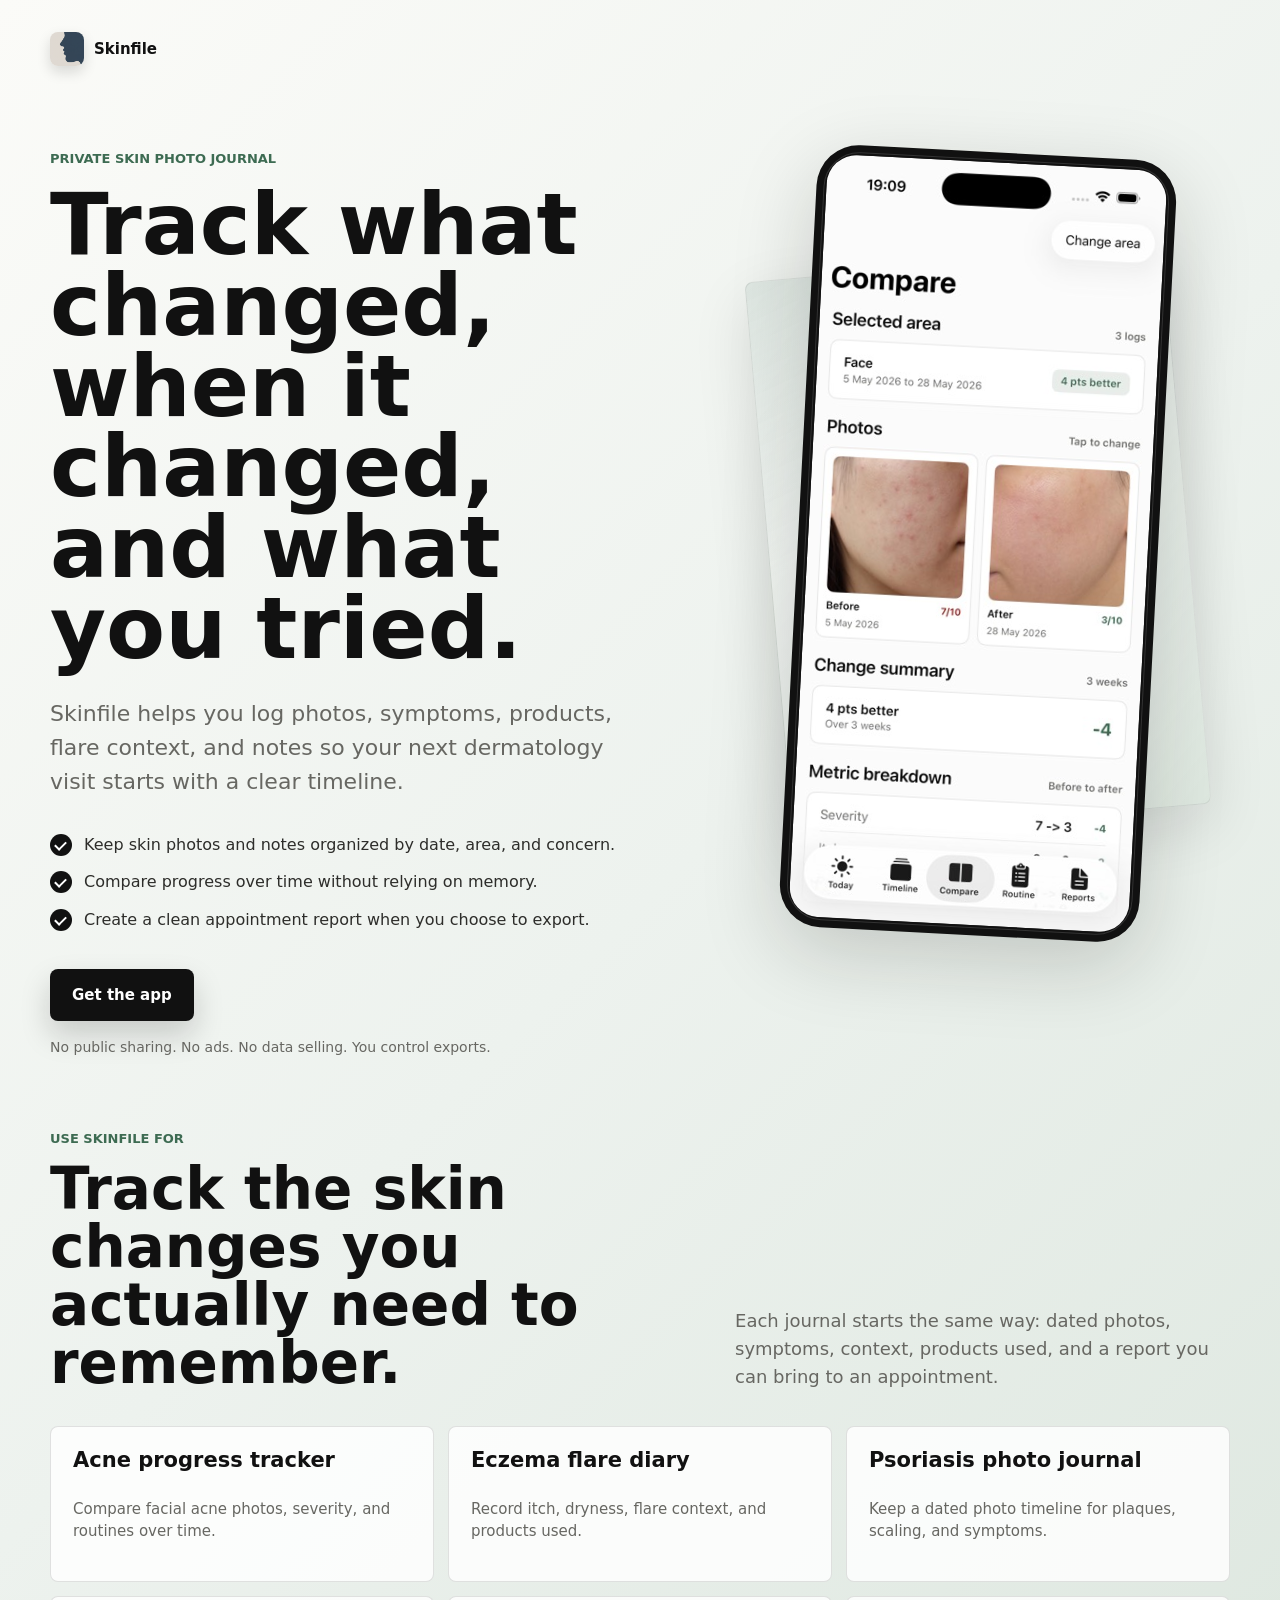
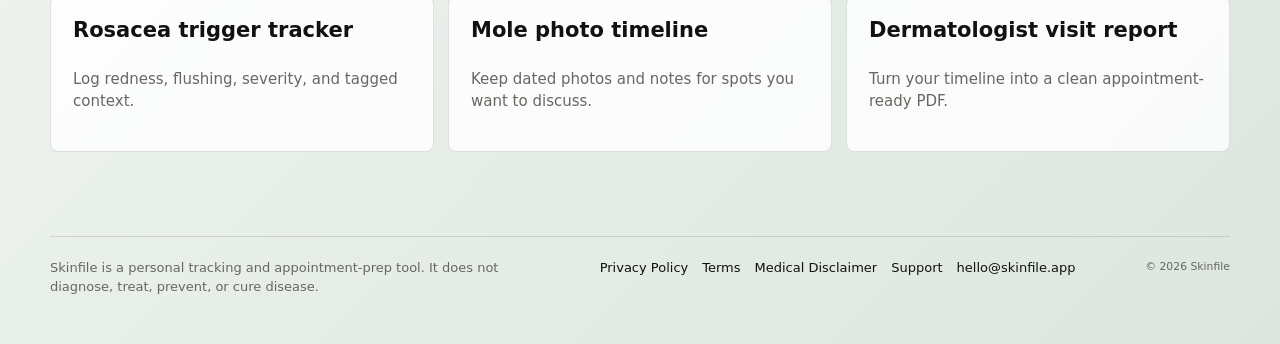
==== index.html @ a9b56abb "Publish Skinfile landing site" ====
<!DOCTYPE html>
<html lang="en">
  <head>
    <meta charset="utf-8">
    <meta name="viewport" content="width=device-width, initial-scale=1">
    <meta
      name="description"
      content="Skinfile is a private skin photo journal for tracking changes, routines, and appointment notes over time."
    >
    <title>Skinfile | Private skin photo journal</title>
    <link rel="canonical" href="https://skinfile.app/">
    <link rel="stylesheet" href="styles.css">
  </head>
  <body>
    <main class="page-shell home-shell">
      <section class="hero" aria-labelledby="hero-title">
        <div class="hero-copy">
          <a class="brand" href="index.html" aria-label="Skinfile home">
            <img
              class="brand-mark"
              src="assets/app-icon.png"
              alt=""
              aria-hidden="true"
            >
            <span>Skinfile</span>
          </a>

          <div class="hero-text">
            <p class="eyebrow">Private skin photo journal</p>
            <h1 id="hero-title">
              Track what changed, when it changed, and what you tried.
            </h1>
            <p class="subtitle">
              Skinfile helps you log photos, symptoms, products, flare context,
              and notes so your next dermatology visit starts with a clear
              timeline.
            </p>
          </div>

          <ul class="benefits">
            <li>
              <span class="check" aria-hidden="true"></span>
              Keep skin photos and notes organized by date, area, and concern.
            </li>
            <li>
              <span class="check" aria-hidden="true"></span>
              Compare progress over time without relying on memory.
            </li>
            <li>
              <span class="check" aria-hidden="true"></span>
              Create a clean appointment report when you choose to export.
            </li>
          </ul>

          <div class="hero-actions">
            <a
              class="button button-primary"
              href="mailto:hello@skinfile.app?subject=Skinfile%20early%20access"
            >
              Get the app
            </a>
          </div>

          <p class="privacy-note">
            No public sharing. No ads. No data selling. You control exports.
          </p>
        </div>

        <div class="mockup-wrap">
          <div class="mockup-backplate" aria-hidden="true"></div>
          <div
            class="phone"
            role="img"
            aria-label="Mockup of the Skinfile Compare screen"
          >
            <img
              class="phone-screen"
              src="assets/skinfile-compare-mockup.jpg"
              alt="Skinfile Compare screen showing before and after skin photos with a change summary"
            >
          </div>
        </div>
      </section>

      <section class="intent-hub" aria-labelledby="intent-title">
        <div class="section-kicker">Use Skinfile for</div>
        <div class="section-heading">
          <h2 id="intent-title">Track the skin changes you actually need to remember.</h2>
          <p>
            Each journal starts the same way: dated photos, symptoms, context,
            products used, and a report you can bring to an appointment.
          </p>
        </div>

        <div class="intent-link-grid">
          <a href="acne-progress-tracker/">
            <span>Acne progress tracker</span>
            <small>Compare facial acne photos, severity, and routines over time.</small>
          </a>
          <a href="eczema-flare-diary/">
            <span>Eczema flare diary</span>
            <small>Record itch, dryness, flare context, and products used.</small>
          </a>
          <a href="psoriasis-photo-journal/">
            <span>Psoriasis photo journal</span>
            <small>Keep a dated photo timeline for plaques, scaling, and symptoms.</small>
          </a>
          <a href="rosacea-trigger-tracker/">
            <span>Rosacea trigger tracker</span>
            <small>Log redness, flushing, severity, and tagged context.</small>
          </a>
          <a href="mole-photo-timeline/">
            <span>Mole photo timeline</span>
            <small>Keep dated photos and notes for spots you want to discuss.</small>
          </a>
          <a href="dermatologist-visit-report/">
            <span>Dermatologist visit report</span>
            <small>Turn your timeline into a clean appointment-ready PDF.</small>
          </a>
        </div>
      </section>
    </main>

    <footer class="site-footer">
      <div class="footer-inner">
        <p>
          Skinfile is a personal tracking and appointment-prep tool. It does not
          diagnose, treat, prevent, or cure disease.
        </p>
        <nav aria-label="Footer links">
          <a href="privacy/">Privacy Policy</a>
          <a href="terms/">Terms</a>
          <a href="medical-disclaimer/">Medical Disclaimer</a>
          <a href="support/">Support</a>
          <a href="mailto:hello@skinfile.app">hello@skinfile.app</a>
        </nav>
        <small>&copy; 2026 Skinfile</small>
      </div>
    </footer>
  </body>
</html>
---- styles.css ----
:root {
  color-scheme: light;
  --ink: #111111;
  --muted: #676762;
  --canvas: #fbfbf8;
  --surface: #ffffff;
  --line: rgba(17, 17, 17, 0.12);
  --sage: #3d6b52;
  --coral: #9e302b;
  --shadow: 0 24px 80px rgba(22, 22, 19, 0.18);
  --radius: 8px;
  font-family:
    Inter,
    ui-sans-serif,
    system-ui,
    -apple-system,
    BlinkMacSystemFont,
    "Segoe UI",
    sans-serif;
}

* {
  box-sizing: border-box;
}

body {
  margin: 0;
  min-height: 100vh;
  color: var(--ink);
  background: linear-gradient(135deg, #fbfbf8 0%, #edf2ee 48%, #dce6de 100%);
}

a {
  color: inherit;
}

.page-shell {
  padding: 32px;
}

.home-shell {
  padding-bottom: 72px;
}

.hero {
  width: min(1180px, 100%);
  min-height: calc(100vh - 140px);
  margin: 0 auto;
  display: grid;
  grid-template-columns: minmax(0, 1fr) minmax(360px, 0.86fr);
  gap: clamp(36px, 7vw, 92px);
  align-items: center;
}

.brand {
  display: inline-flex;
  align-items: center;
  gap: 10px;
  width: fit-content;
  color: var(--ink);
  font-size: 15px;
  font-weight: 760;
  text-decoration: none;
}

.brand-mark {
  width: 34px;
  height: 34px;
  border-radius: 8px;
  display: block;
  object-fit: cover;
  box-shadow: 0 6px 14px rgba(17, 17, 17, 0.14);
}

.hero-copy {
  max-width: 640px;
}

.hero-text {
  margin-top: clamp(48px, 9vh, 86px);
}

.eyebrow {
  margin: 0 0 18px;
  color: var(--sage);
  font-size: 13px;
  font-weight: 780;
  letter-spacing: 0;
  text-transform: uppercase;
}

h1 {
  margin: 0;
  max-width: 12ch;
  font-size: clamp(48px, 8vw, 86px);
  line-height: 0.94;
  letter-spacing: 0;
}

.subtitle {
  max-width: 600px;
  margin: 28px 0 0;
  color: var(--muted);
  font-size: clamp(18px, 2vw, 22px);
  line-height: 1.55;
}

.benefits {
  display: grid;
  gap: 14px;
  max-width: 620px;
  margin: 34px 0 0;
  padding: 0;
  list-style: none;
}

.benefits li {
  display: grid;
  grid-template-columns: 22px 1fr;
  gap: 12px;
  align-items: start;
  color: #2d2d2a;
  font-size: 16px;
  line-height: 1.45;
}

.check {
  width: 22px;
  height: 22px;
  margin-top: 1px;
  border-radius: 999px;
  background: var(--ink);
  position: relative;
}

.check::after {
  content: "";
  position: absolute;
  left: 7px;
  top: 5px;
  width: 5px;
  height: 9px;
  border: solid #ffffff;
  border-width: 0 2px 2px 0;
  transform: rotate(45deg);
}

.hero-actions {
  display: flex;
  flex-wrap: wrap;
  gap: 12px;
  margin-top: 38px;
}

.button {
  display: inline-flex;
  justify-content: center;
  align-items: center;
  min-height: 52px;
  padding: 0 22px;
  border-radius: var(--radius);
  font-size: 15px;
  font-weight: 760;
  text-decoration: none;
  transition:
    transform 180ms ease,
    box-shadow 180ms ease,
    background 180ms ease;
}

.button:hover {
  transform: translateY(-2px);
}

.button-primary {
  color: #ffffff;
  background: var(--ink);
  box-shadow: 0 14px 30px rgba(17, 17, 17, 0.18);
}

.privacy-note {
  margin: 18px 0 0;
  color: var(--muted);
  font-size: 14px;
}

.mockup-wrap {
  position: relative;
  min-height: 640px;
  display: grid;
  place-items: center;
}

.mockup-backplate {
  position: absolute;
  width: min(92%, 420px);
  height: 560px;
  border: 1px solid rgba(17, 17, 17, 0.08);
  border-radius: 8px;
  background:
    linear-gradient(
      160deg,
      rgba(61, 107, 82, 0.16),
      rgba(255, 255, 255, 0) 42%
    ),
    linear-gradient(135deg, rgba(255, 255, 255, 0.72), rgba(220, 230, 222, 0.9));
  box-shadow: 0 20px 60px rgba(22, 22, 19, 0.11);
  transform: rotate(-5deg);
}

.phone {
  position: relative;
  width: min(100%, 360px);
  aspect-ratio: 368 / 800;
  padding: 10px;
  border-radius: 42px;
  background: #111111;
  box-shadow: var(--shadow);
  transform: rotate(3deg);
}

.phone::before {
  content: "";
  position: absolute;
  inset: 7px;
  border: 1px solid rgba(255, 255, 255, 0.14);
  border-radius: 36px;
  pointer-events: none;
}

.phone-screen {
  display: block;
  width: 100%;
  height: 100%;
  object-fit: cover;
  border-radius: 30px;
  background: var(--canvas);
}

.site-footer {
  padding: 0 32px 28px;
}

.footer-inner {
  width: min(1180px, 100%);
  min-height: 80px;
  margin: 0 auto;
  padding-top: 22px;
  border-top: 1px solid var(--line);
  display: flex;
  justify-content: space-between;
  gap: 24px;
  color: var(--muted);
  font-size: 13px;
  line-height: 1.45;
}

.footer-inner p {
  max-width: 480px;
  margin: 0;
}

.footer-inner nav {
  display: flex;
  flex-wrap: wrap;
  justify-content: flex-end;
  gap: 14px;
}

.footer-inner small {
  white-space: nowrap;
}

.footer-inner a {
  color: var(--ink);
  text-decoration: none;
}

.footer-inner a:hover {
  text-decoration: underline;
}

.intent-hub,
.intent-shell {
  width: min(1180px, 100%);
  margin: 0 auto;
}

.intent-hub {
  padding: 76px 0 12px;
}

.section-kicker,
.breadcrumb {
  color: var(--sage);
  font-size: 13px;
  font-weight: 780;
  letter-spacing: 0;
  text-transform: uppercase;
}

.section-heading {
  display: grid;
  grid-template-columns: minmax(0, 0.95fr) minmax(280px, 0.72fr);
  gap: 32px;
  align-items: end;
  margin-top: 14px;
}

.section-heading h2,
.intent-copy h1,
.intent-section h2 {
  margin: 0;
  color: var(--ink);
  letter-spacing: 0;
}

.section-heading h2 {
  max-width: 780px;
  font-size: clamp(34px, 5vw, 58px);
  line-height: 1;
}

.section-heading p,
.intent-copy p,
.intent-section p,
.intent-card p,
.mini-report p {
  margin: 0;
  color: var(--muted);
  line-height: 1.58;
}

.section-heading p {
  font-size: 18px;
}

.intent-link-grid {
  display: grid;
  grid-template-columns: repeat(3, minmax(0, 1fr));
  gap: 14px;
  margin-top: 34px;
}

.intent-link-grid a,
.intent-card,
.mini-report,
.intent-cta,
.tracking-visual {
  border: 1px solid var(--line);
  border-radius: var(--radius);
  background: rgba(255, 255, 255, 0.82);
}

.intent-link-grid a {
  display: grid;
  gap: 10px;
  min-height: 156px;
  padding: 22px;
  text-decoration: none;
  transition:
    border-color 180ms ease,
    box-shadow 180ms ease,
    transform 180ms ease;
}

.intent-link-grid a:hover {
  border-color: rgba(17, 17, 17, 0.28);
  box-shadow: 0 18px 44px rgba(17, 17, 17, 0.08);
  transform: translateY(-2px);
}

.intent-link-grid span {
  color: var(--ink);
  font-size: 21px;
  font-weight: 820;
  line-height: 1.12;
}

.intent-link-grid small {
  color: var(--muted);
  font-size: 15px;
  line-height: 1.45;
}

.intent-page {
  background: var(--canvas);
}

.intent-header {
  width: min(1180px, calc(100% - 64px));
  margin: 0 auto;
  padding: 28px 0 18px;
  display: flex;
  align-items: center;
  justify-content: space-between;
  gap: 20px;
}

.intent-shell {
  padding: 40px 32px 76px;
}

.breadcrumb {
  display: inline-flex;
  margin-bottom: 28px;
  text-decoration: none;
}

.breadcrumb:hover {
  color: var(--ink);
}

.intent-hero {
  display: grid;
  grid-template-columns: minmax(0, 0.98fr) minmax(340px, 0.78fr);
  gap: clamp(36px, 7vw, 86px);
  align-items: center;
}

.intent-copy h1 {
  max-width: 12ch;
  font-size: clamp(50px, 7.4vw, 84px);
  line-height: 0.95;
}

.intent-copy p {
  max-width: 650px;
  margin-top: 26px;
  font-size: clamp(18px, 2vw, 22px);
}

.intent-actions {
  display: flex;
  flex-wrap: wrap;
  gap: 12px;
  margin-top: 34px;
}

.tracking-visual {
  padding: 18px;
  box-shadow: 0 22px 70px rgba(22, 22, 19, 0.1);
}

.visual-frame {
  overflow: hidden;
  border-radius: var(--radius);
  background: #eeeeeb;
}

.visual-frame img {
  display: block;
  width: 100%;
  aspect-ratio: 4 / 3;
  object-fit: cover;
}

.visual-meta {
  display: grid;
  grid-template-columns: 1fr auto;
  gap: 14px;
  align-items: end;
  padding-top: 18px;
}

.visual-meta strong,
.metric-value {
  color: var(--ink);
  font-size: 22px;
  line-height: 1.1;
}

.visual-meta span,
.metric-label {
  color: var(--muted);
  font-size: 14px;
}

.severity-pill {
  padding: 8px 11px;
  border-radius: var(--radius);
  color: #7d2f2a;
  background: rgba(158, 48, 43, 0.1);
  font-weight: 820;
}

.severity-pill.is-calm {
  color: var(--sage);
  background: rgba(61, 107, 82, 0.11);
}

.intent-section {
  margin-top: 86px;
}

.intent-section h2 {
  max-width: 760px;
  font-size: clamp(34px, 5vw, 54px);
  line-height: 1.02;
}

.intent-section > p {
  max-width: 720px;
  margin-top: 18px;
  font-size: 18px;
}

.intent-grid {
  display: grid;
  grid-template-columns: repeat(3, minmax(0, 1fr));
  gap: 14px;
  margin-top: 30px;
}

.intent-card {
  padding: 22px;
}

.intent-card strong {
  display: block;
  margin-bottom: 10px;
  color: var(--ink);
  font-size: 20px;
  line-height: 1.15;
}

.steps-list {
  display: grid;
  gap: 1px;
  margin-top: 30px;
  overflow: hidden;
  border: 1px solid var(--line);
  border-radius: var(--radius);
  background: var(--line);
}

.steps-list div {
  display: grid;
  grid-template-columns: 54px 1fr;
  gap: 18px;
  padding: 20px;
  background: rgba(255, 255, 255, 0.84);
}

.steps-list span {
  color: var(--sage);
  font-size: 14px;
  font-weight: 820;
  text-transform: uppercase;
}

.steps-list strong {
  display: block;
  margin-bottom: 4px;
  color: var(--ink);
  font-size: 19px;
}

.steps-list p {
  margin: 0;
  color: var(--muted);
  line-height: 1.52;
}

.report-layout {
  display: grid;
  grid-template-columns: minmax(0, 0.9fr) minmax(360px, 0.74fr);
  gap: 24px;
  align-items: start;
  margin-top: 30px;
}

.mini-report {
  padding: 22px;
}

.mini-report h3 {
  margin: 0 0 18px;
  font-size: 22px;
}

.metric-row {
  display: grid;
  grid-template-columns: 1fr auto;
  gap: 18px;
  padding: 14px 0;
  border-top: 1px solid var(--line);
}

.metric-row:first-of-type {
  border-top: 0;
}

.intent-cta {
  margin-top: 70px;
  padding: 30px;
  display: flex;
  justify-content: space-between;
  gap: 24px;
  align-items: center;
}

.intent-cta h2 {
  margin: 0 0 8px;
  font-size: clamp(28px, 4vw, 44px);
  line-height: 1.04;
}

.intent-cta p {
  max-width: 650px;
  margin: 0;
  color: var(--muted);
  line-height: 1.55;
}

.legal-page {
  background: var(--canvas);
}

.legal-header {
  width: min(920px, calc(100% - 48px));
  margin: 0 auto;
  padding: 28px 0 18px;
  display: flex;
  align-items: center;
  justify-content: space-between;
  gap: 20px;
}

.legal-home-link {
  color: var(--muted);
  font-size: 14px;
  font-weight: 700;
  text-decoration: none;
}

.legal-home-link:hover {
  color: var(--ink);
  text-decoration: underline;
}

.legal-shell {
  width: min(920px, calc(100% - 48px));
  margin: 0 auto;
  padding: 42px 0 68px;
}

.legal-content {
  max-width: 760px;
}

.legal-content h1 {
  max-width: none;
  margin-bottom: 28px;
  font-size: clamp(42px, 7vw, 72px);
  line-height: 0.98;
}

.legal-content h2 {
  margin: 34px 0 10px;
  color: var(--ink);
  font-size: 22px;
  line-height: 1.18;
  letter-spacing: 0;
}

.legal-content p,
.legal-content li {
  color: var(--muted);
  font-size: 17px;
  line-height: 1.66;
}

.legal-content p {
  margin: 0 0 16px;
}

.legal-content ul {
  margin: 0 0 18px;
  padding-left: 22px;
}

.legal-content a {
  color: var(--ink);
  font-weight: 700;
}

.support-grid {
  display: grid;
  grid-template-columns: repeat(2, minmax(0, 1fr));
  gap: 14px;
  margin: 30px 0 6px;
}

.support-action {
  margin-top: 26px;
}

.legal-footer {
  padding-top: 0;
}

.support-grid section {
  padding: 18px;
  background: var(--surface);
  border: 1px solid var(--line);
  border-radius: var(--radius);
}

.support-grid h2 {
  margin-top: 0;
  font-size: 18px;
}

.support-grid p {
  margin-bottom: 0;
  font-size: 15px;
}

@media (max-width: 900px) {
  .page-shell {
    min-height: auto;
    padding: 24px;
  }

  .hero {
    grid-template-columns: 1fr;
    min-height: auto;
    gap: 28px;
  }

  .hero-copy {
    max-width: none;
  }

  .hero-text {
    margin-top: 44px;
  }

  h1 {
    max-width: 11ch;
  }

  .mockup-wrap {
    min-height: 560px;
  }

  .phone {
    width: min(82vw, 330px);
    transform: rotate(0deg);
  }

  .footer-inner {
    display: grid;
  }

  .footer-inner nav {
    justify-content: flex-start;
  }

  .section-heading,
  .intent-hero,
  .report-layout {
    grid-template-columns: 1fr;
  }

  .intent-link-grid,
  .intent-grid {
    grid-template-columns: repeat(2, minmax(0, 1fr));
  }

  .intent-header {
    width: min(100% - 48px, 1180px);
  }

  .intent-shell {
    padding-left: 24px;
    padding-right: 24px;
  }

  .intent-copy h1 {
    max-width: 11ch;
  }

  .intent-cta {
    display: grid;
  }
}

@media (max-width: 520px) {
  .page-shell,
  .site-footer {
    padding-left: 18px;
    padding-right: 18px;
  }

  h1 {
    font-size: 46px;
  }

  .subtitle {
    font-size: 17px;
  }

  .hero-actions,
  .button {
    width: 100%;
  }

  .mockup-wrap {
    min-height: 510px;
  }

  .phone {
    width: min(88vw, 300px);
  }

  .footer-inner nav {
    gap: 12px;
  }

  .legal-header,
  .legal-shell {
    width: min(100% - 36px, 920px);
  }

  .legal-shell {
    padding-top: 28px;
  }

  .legal-content h1 {
    font-size: 44px;
  }

  .legal-content p,
  .legal-content li {
    font-size: 16px;
  }

  .support-grid {
    grid-template-columns: 1fr;
  }

  .intent-hub {
    padding-top: 54px;
  }

  .intent-link-grid,
  .intent-grid {
    grid-template-columns: 1fr;
  }

  .intent-link-grid a {
    min-height: 132px;
  }

  .intent-header {
    width: min(100% - 36px, 1180px);
  }

  .intent-shell {
    padding: 28px 18px 58px;
  }

  .intent-copy h1 {
    font-size: 44px;
  }

  .intent-section {
    margin-top: 64px;
  }

  .steps-list div {
    grid-template-columns: 1fr;
    gap: 8px;
  }

  .intent-cta {
    padding: 22px;
  }
}
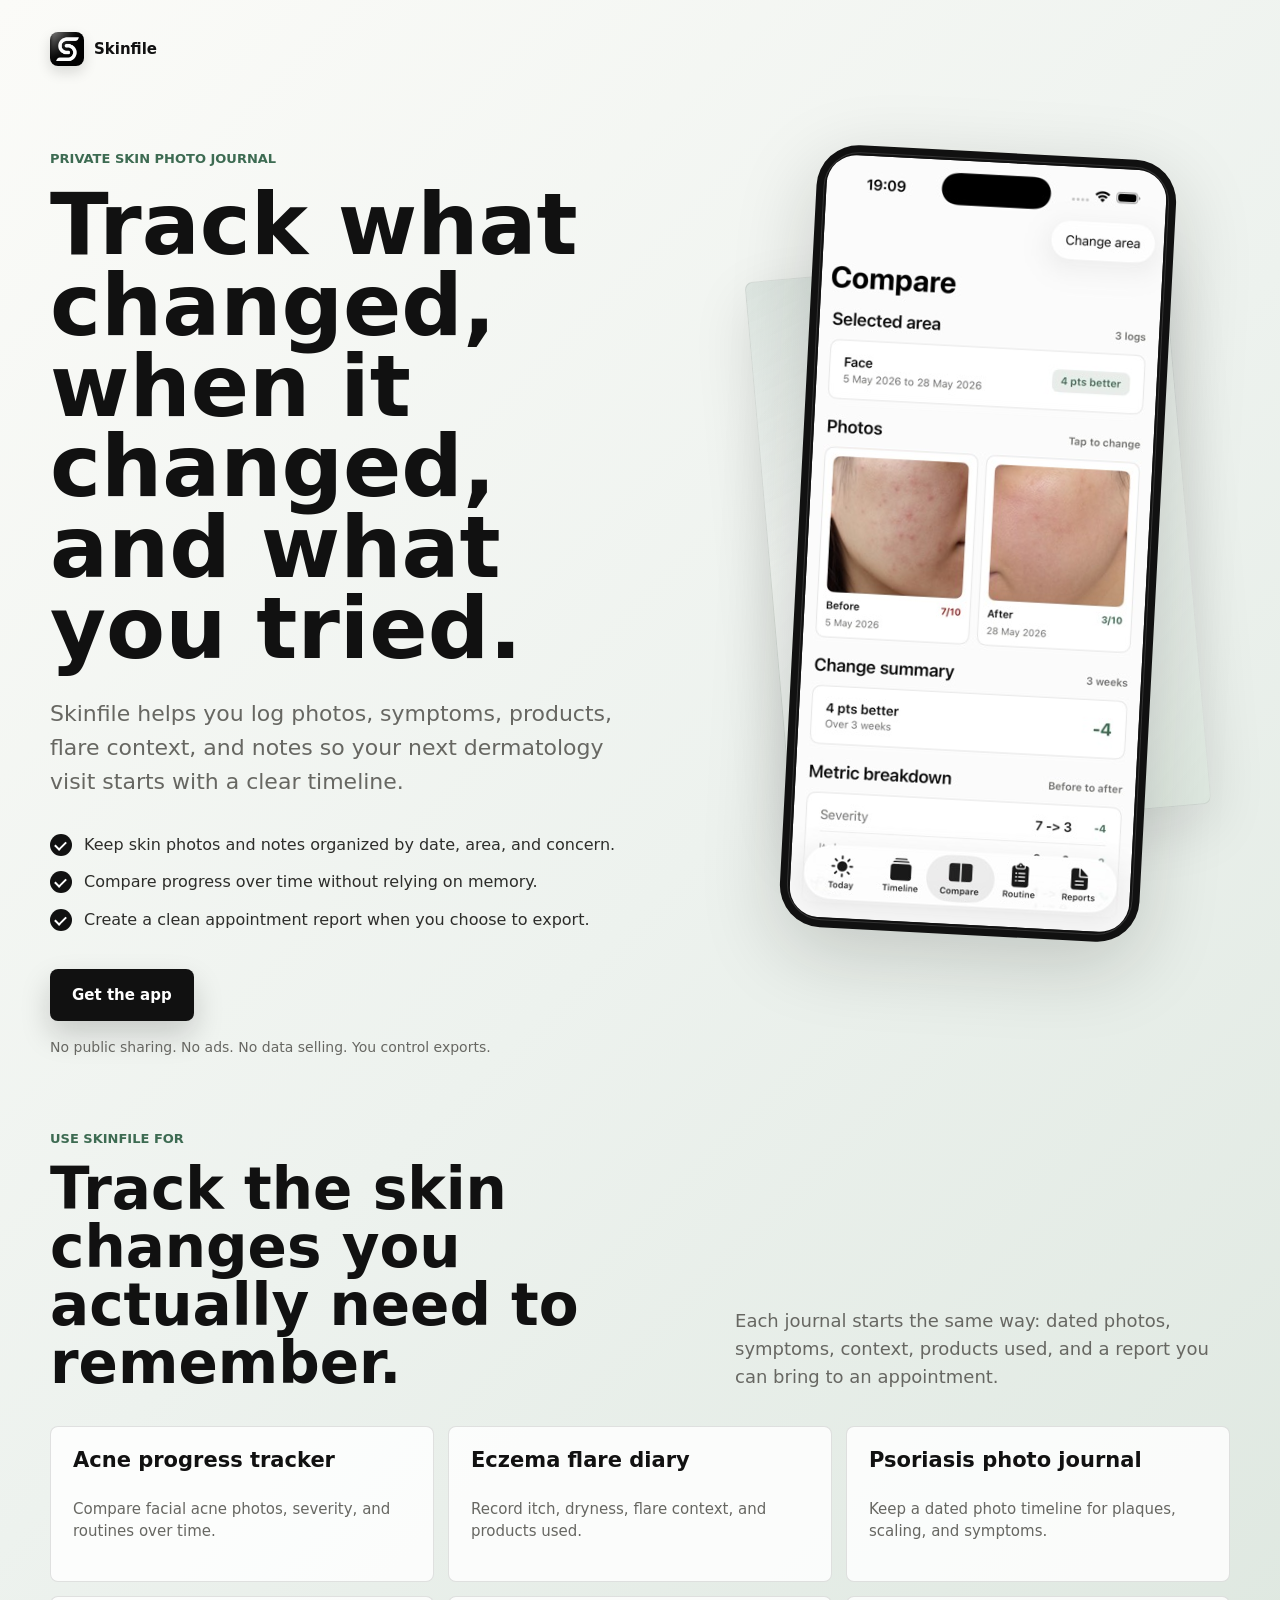
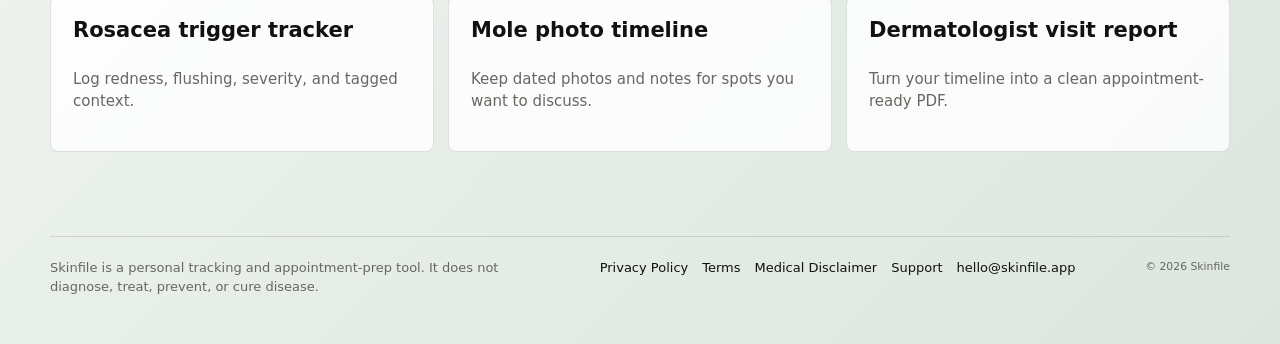
==== commit b855d682: "Use app icon as favicon" ====
--- a/index.html
+++ b/index.html
@@ -9,6 +9,8 @@
     >
     <title>Skinfile | Private skin photo journal</title>
     <link rel="canonical" href="https://skinfile.app/">
+    <link rel="icon" type="image/png" href="./favicon.png">
+    <link rel="apple-touch-icon" href="./favicon.png">
     <link rel="stylesheet" href="styles.css">
   </head>
   <body>
